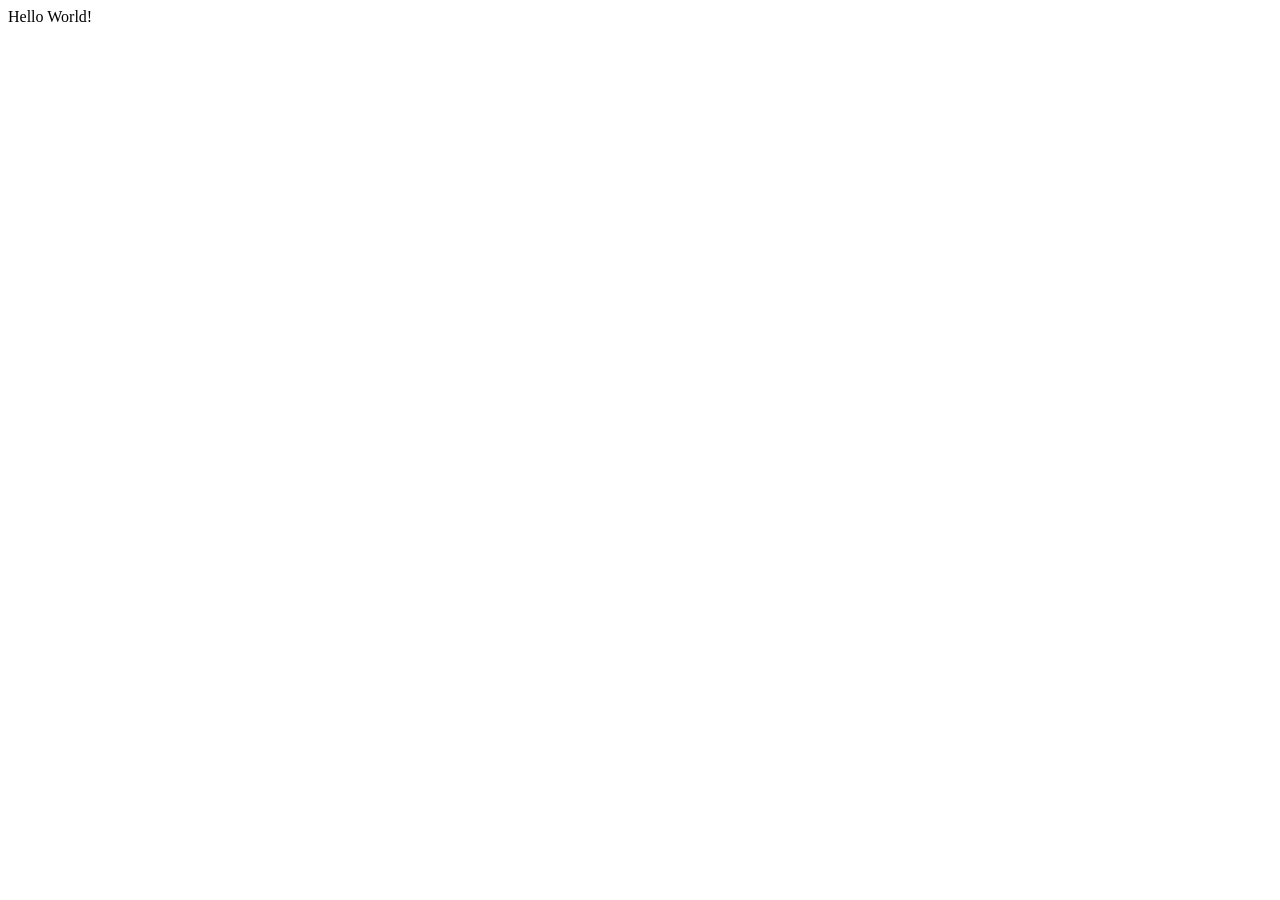
==== index.html @ 9c679195 "init commit" ====
<!DOCTYPE html>
<html lang="en">
<head>
    <meta charset="UTF-8">
    <meta name="viewport" content="width=device-width, initial-scale=1.0">
    <title>Shazim Rahman</title>
</head>
<body>
    Hello World!
</body>
</html>
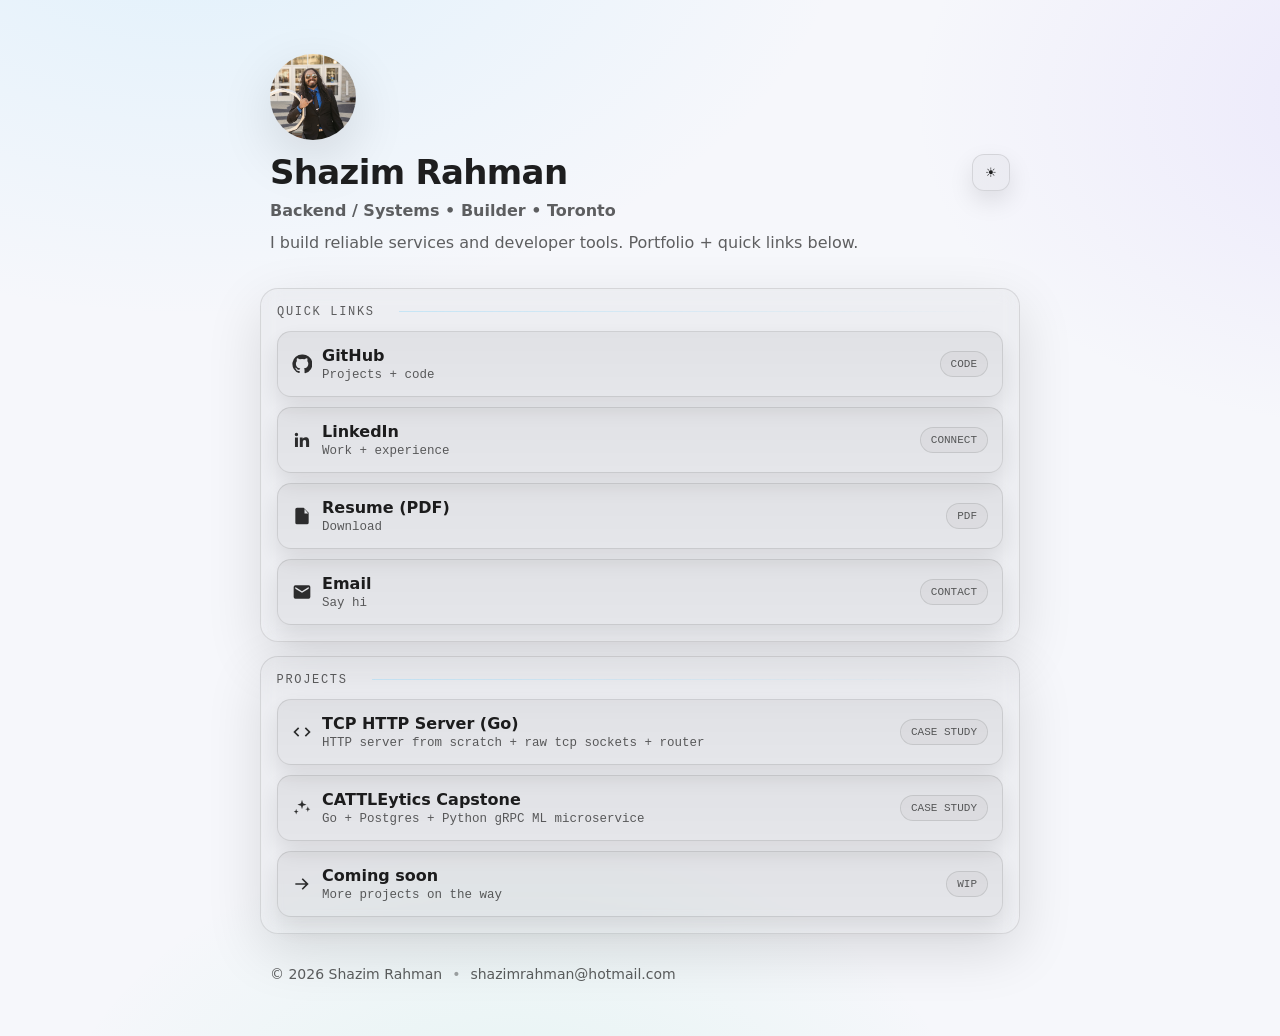
==== commit 4dfc5682: "add links and projects" ====
--- a/index.html
+++ b/index.html
@@ -1,11 +1,56 @@
-<!DOCTYPE html>
+<!doctype html>
 <html lang="en">
-<head>
-    <meta charset="UTF-8">
-    <meta name="viewport" content="width=device-width, initial-scale=1.0">
+  <head>
+    <meta charset="UTF-8" />
+    <meta name="viewport" content="width=device-width, initial-scale=1.0" />
+    <meta name="description" content="Shazim Rahman — links, projects, and contact." />
     <title>Shazim Rahman</title>
-</head>
-<body>
-    Hello World!
-</body>
-</html>+
+    <link rel="stylesheet" href="styles.css" />
+    <link rel="icon" href="assets/favicon.ico" />
+  </head>
+
+  <body>
+    <main class="container">
+      <header class="header">
+        <img class="avatar" src="assets/avatar.jpg" alt="Shazim Rahman" />
+
+        <div class="title-row">
+          <h1 class="name">Shazim Rahman</h1>
+
+          <button id="themeToggle" class="theme-toggle" type="button" aria-label="Toggle theme">
+            <span class="theme-icon" aria-hidden="true">☾</span>
+          </button>
+        </div>
+
+        <p class="tagline">
+          Backend / Systems • Builder • Toronto
+        </p>
+
+        <p class="bio">
+          I build reliable services and developer tools. Portfolio + quick links below.
+        </p>
+      </header>
+
+      <section class="card">
+        <div class="card-title">Quick Links</div>
+        <div id="links" class="links"></div>
+      </section>
+
+      <section class="card">
+        <div class="card-title">Projects</div>
+        <div id="projects" class="links"></div>
+      </section>
+
+      <footer class="footer">
+        <div class="footer-row">
+          <span>© <span id="year"></span> Shazim Rahman</span>
+          <span class="dot">•</span>
+          <a class="footer-link" href="mailto:shazimrahman@hotmail.com">shazimrahman@hotmail.com</a>
+        </div>
+      </footer>
+    </main>
+
+    <script src="script.js"></script>
+  </body>
+</html>
--- a/styles.css
+++ b/styles.css
@@ -0,0 +1,328 @@
+:root {
+    /* Colors (dark) */
+    --bg: #070a12;
+    --panel: rgba(255, 255, 255, 0.045);
+    --panel-strong: rgba(255, 255, 255, 0.065);
+    --border: rgba(255, 255, 255, 0.10);
+    --border-strong: rgba(255, 255, 255, 0.14);
+
+    --text: rgba(255, 255, 255, 0.92);
+    --muted: rgba(255, 255, 255, 0.68);
+
+    --accent: #7dd3fc;
+    /* cyan */
+    --accent2: #a78bfa;
+    /* violet */
+    --ok: #34d399;
+    /* green */
+
+    --ring: rgba(125, 211, 252, 0.35);
+
+    --shadow: 0 18px 55px rgba(0, 0, 0, 0.45);
+    --shadow-soft: 0 10px 25px rgba(0, 0, 0, 0.22);
+
+    --radius: 18px;
+    --radius-sm: 14px;
+
+    --mono: ui-monospace, SFMono-Regular, Menlo, Monaco, Consolas, "Liberation Mono", "Courier New", monospace;
+    --sans: ui-sans-serif, system-ui, -apple-system, Segoe UI, Roboto, Arial, "Apple Color Emoji", "Segoe UI Emoji";
+}
+
+html[data-theme="light"] {
+    --bg: #f6f7fb;
+    --panel: rgba(0, 0, 0, 0.035);
+    --panel-strong: rgba(0, 0, 0, 0.055);
+    --border: rgba(0, 0, 0, 0.10);
+    --border-strong: rgba(0, 0, 0, 0.14);
+
+    --text: rgba(0, 0, 0, 0.88);
+    --muted: rgba(0, 0, 0, 0.62);
+
+    --accent: #0284c7;
+    --accent2: #7c3aed;
+    --ok: #059669;
+
+    --ring: rgba(2, 132, 199, 0.22);
+
+    --shadow: 0 18px 55px rgba(0, 0, 0, 0.12);
+    --shadow-soft: 0 10px 25px rgba(0, 0, 0, 0.10);
+}
+
+* {
+    box-sizing: border-box;
+}
+
+body {
+    margin: 0;
+    min-height: 100vh;
+    font-family: var(--sans);
+    color: var(--text);
+
+    /* "softwarey" background: grid + glows */
+    background:
+        radial-gradient(1100px 700px at 15% -10%, rgba(125, 211, 252, 0.18), transparent 60%),
+        radial-gradient(900px 600px at 110% 10%, rgba(167, 139, 250, 0.14), transparent 55%),
+        radial-gradient(800px 600px at 40% 115%, rgba(52, 211, 153, 0.10), transparent 60%),
+        linear-gradient(to bottom, rgba(255, 255, 255, 0.03), transparent 25%),
+        /* grid */
+        linear-gradient(rgba(255, 255, 255, 0.05) 1px, transparent 1px),
+        linear-gradient(90deg, rgba(255, 255, 255, 0.05) 1px, transparent 1px),
+        var(--bg);
+    background-size:
+        auto, auto, auto, auto,
+        28px 28px,
+        28px 28px,
+        auto;
+    background-position:
+        center, center, center, center,
+        0 0,
+        0 0,
+        center;
+}
+
+.container {
+    width: min(760px, calc(100% - 32px));
+    margin: 44px auto;
+}
+
+.header {
+    padding: 10px 10px 18px;
+}
+
+.title-row {
+    display: flex;
+    align-items: center;
+    justify-content: space-between;
+    gap: 12px;
+}
+
+.name {
+    margin: 0;
+    font-size: 34px;
+    line-height: 1.1;
+    letter-spacing: -0.02em;
+}
+
+.tagline {
+    margin: 10px 0 0;
+    color: var(--muted);
+    font-weight: 650;
+}
+
+.bio {
+    margin: 10px 0 0;
+    color: var(--muted);
+    line-height: 1.6;
+}
+
+.avatar {
+    width: 86px;
+    height: 86px;
+    border-radius: 999px;
+    object-fit: cover;
+    border: 1px solid var(--card-border);
+    box-shadow: var(--shadow);
+    display: block;
+    margin-bottom: 14px;
+}
+
+.chips {
+    display: flex;
+    flex-wrap: wrap;
+    gap: 8px;
+    margin-top: 14px;
+}
+
+.chip {
+    font-family: var(--mono);
+    font-size: 12px;
+    color: var(--muted);
+    padding: 7px 10px;
+    border: 1px solid var(--border);
+    background: var(--panel);
+    border-radius: 999px;
+}
+
+.theme-toggle {
+    border: 1px solid var(--border);
+    background: var(--panel);
+    color: var(--text);
+    border-radius: 12px;
+    padding: 10px 12px;
+    cursor: pointer;
+    box-shadow: var(--shadow-soft);
+    transition: transform 120ms ease, background 120ms ease, border-color 120ms ease;
+}
+
+.theme-toggle:hover {
+    background: var(--panel-strong);
+    transform: translateY(-1px);
+    border-color: var(--border-strong);
+}
+
+.theme-toggle:focus-visible {
+    outline: none;
+    box-shadow: 0 0 0 4px var(--ring);
+}
+
+.card {
+    margin: 14px 0;
+    padding: 16px;
+    border-radius: var(--radius);
+    background: var(--panel);
+    border: 1px solid var(--border);
+    box-shadow: var(--shadow);
+    backdrop-filter: blur(10px);
+}
+
+.card-title {
+    display: flex;
+    align-items: center;
+    justify-content: space-between;
+    gap: 12px;
+
+    font-family: var(--mono);
+    font-size: 12px;
+    letter-spacing: 0.14em;
+    text-transform: uppercase;
+    color: var(--muted);
+    margin-bottom: 12px;
+}
+
+.card-title::after {
+    content: "";
+    flex: 1;
+    height: 1px;
+    margin-left: 12px;
+    background: linear-gradient(90deg, rgba(125, 211, 252, 0.35), transparent);
+}
+
+.links {
+    display: grid;
+    gap: 10px;
+}
+
+.link {
+    position: relative;
+    display: flex;
+    align-items: center;
+    justify-content: space-between;
+    gap: 14px;
+
+    padding: 14px 14px;
+    border-radius: var(--radius-sm);
+    border: 1px solid var(--border);
+    background: linear-gradient(180deg, var(--panel-strong), var(--panel));
+    text-decoration: none;
+    color: var(--text);
+    box-shadow: var(--shadow-soft);
+
+    transition: transform 120ms ease, border-color 120ms ease, background 120ms ease;
+    overflow: hidden;
+}
+
+.link::before {
+    content: "";
+    position: absolute;
+    inset: 0;
+    opacity: 0;
+    background: radial-gradient(900px 220px at 0% 50%, rgba(125, 211, 252, 0.18), transparent 60%);
+    transition: opacity 120ms ease;
+}
+
+.link:hover {
+    transform: translateY(-1px);
+    border-color: rgba(125, 211, 252, 0.30);
+}
+
+.link:hover::before {
+    opacity: 1;
+}
+
+.link:focus-visible {
+    outline: none;
+    box-shadow: 0 0 0 4px var(--ring), var(--shadow-soft);
+}
+
+.left {
+    position: relative;
+    display: flex;
+    align-items: center;
+    gap: 10px;
+    min-width: 0;
+    z-index: 1;
+}
+
+.icon {
+    width: 20px;
+    height: 20px;
+    opacity: 0.92;
+    flex: 0 0 auto;
+}
+
+.text {
+    display: flex;
+    flex-direction: column;
+    min-width: 0;
+}
+
+.primary {
+    font-weight: 760;
+    white-space: nowrap;
+    overflow: hidden;
+    text-overflow: ellipsis;
+}
+
+.secondary {
+    color: var(--muted);
+    font-family: var(--mono);
+    font-size: 12.5px;
+    margin-top: 3px;
+    white-space: nowrap;
+    overflow: hidden;
+    text-overflow: ellipsis;
+}
+
+.badge {
+    position: relative;
+    z-index: 1;
+    font-family: var(--mono);
+    font-size: 11px;
+    color: var(--muted);
+    padding: 6px 10px;
+    border-radius: 999px;
+    border: 1px solid var(--border);
+    background: var(--panel);
+}
+
+.footer {
+    padding: 18px 10px 10px;
+    color: var(--muted);
+    font-size: 14px;
+}
+
+.footer-row {
+    display: flex;
+    flex-wrap: wrap;
+    gap: 10px;
+    align-items: center;
+}
+
+.footer-link {
+    color: var(--muted);
+    text-decoration: none;
+}
+
+.footer-link:hover {
+    color: var(--text);
+}
+
+.dot {
+    opacity: 0.55;
+}
+
+@media (max-width: 420px) {
+    .name {
+        font-size: 28px;
+    }
+}
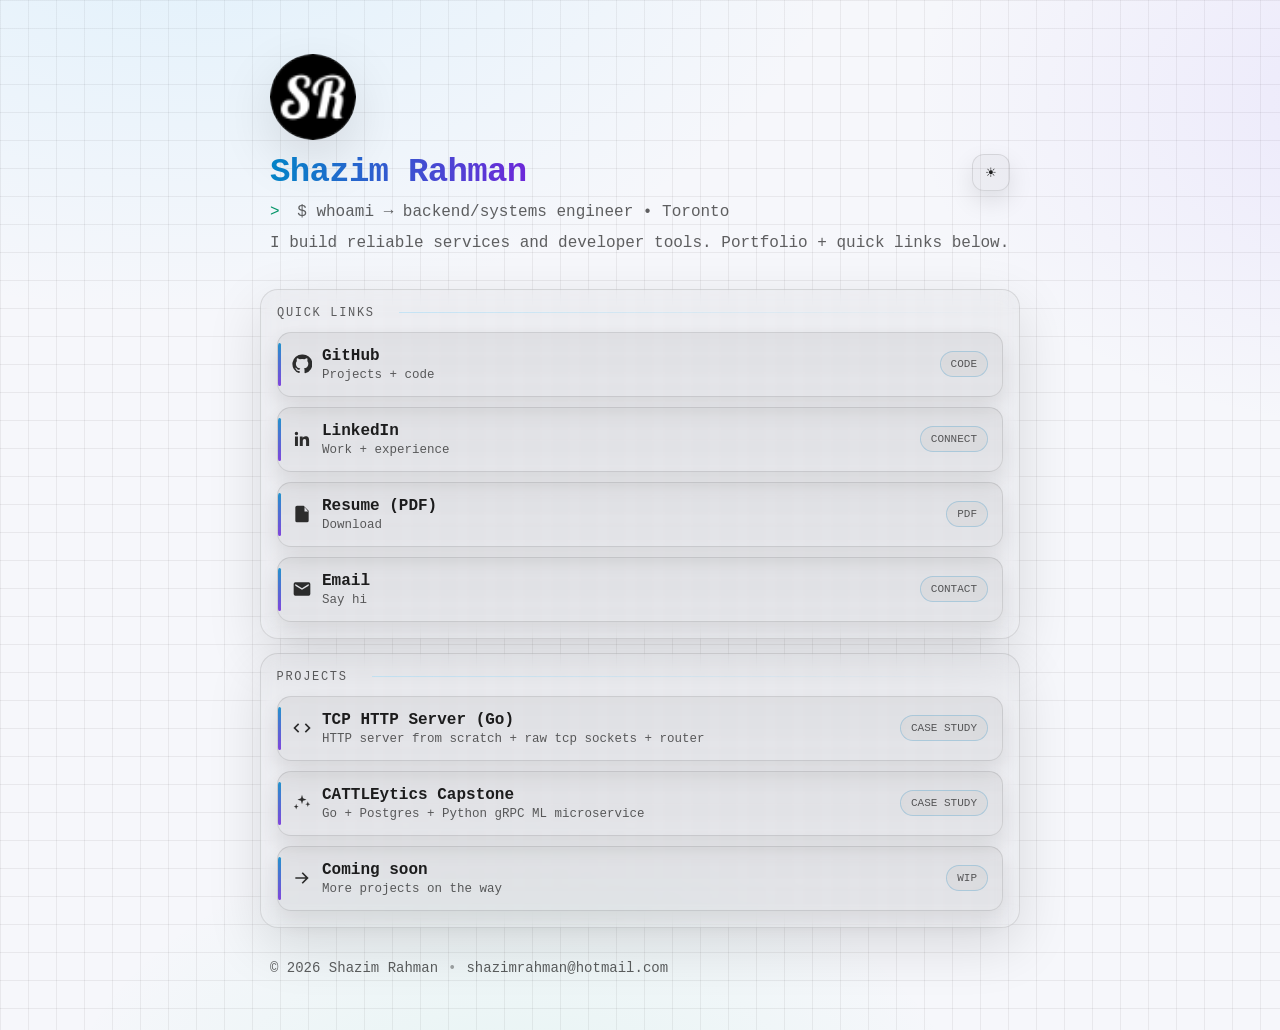
==== commit 14047ff0: "update styling to make it look more developy" ====
--- a/index.html
+++ b/index.html
@@ -6,6 +6,17 @@
     <meta name="description" content="Shazim Rahman — links, projects, and contact." />
     <title>Shazim Rahman</title>
 
+    <script>
+      (function () {
+        const theme = localStorage.getItem("theme");
+        if (theme === "light") {
+          document.documentElement.setAttribute("data-theme", "light");
+        } else {
+          document.documentElement.removeAttribute("data-theme");
+        }
+      })();
+    </script>
+
     <link rel="stylesheet" href="styles.css" />
     <link rel="icon" href="assets/favicon.ico" />
   </head>
@@ -13,7 +24,7 @@
   <body>
     <main class="container">
       <header class="header">
-        <img class="avatar" src="assets/avatar.jpg" alt="Shazim Rahman" />
+        <img class="avatar" src="assets/favicon.ico" alt="Shazim Rahman" />
 
         <div class="title-row">
           <h1 class="name">Shazim Rahman</h1>
@@ -23,8 +34,8 @@
           </button>
         </div>
 
-        <p class="tagline">
-          Backend / Systems • Builder • Toronto
+        <p class="statusline">
+            $ whoami → backend/systems engineer • Toronto
         </p>
 
         <p class="bio">
--- a/styles.css
+++ b/styles.css
@@ -18,14 +18,16 @@
 
     --ring: rgba(125, 211, 252, 0.35);
 
+    --grid: rgba(255, 255, 255, 0.06);
+    --grid2: rgba(255, 255, 255, 0.03);
+
     --shadow: 0 18px 55px rgba(0, 0, 0, 0.45);
     --shadow-soft: 0 10px 25px rgba(0, 0, 0, 0.22);
 
     --radius: 18px;
     --radius-sm: 14px;
 
-    --mono: ui-monospace, SFMono-Regular, Menlo, Monaco, Consolas, "Liberation Mono", "Courier New", monospace;
-    --sans: ui-sans-serif, system-ui, -apple-system, Segoe UI, Roboto, Arial, "Apple Color Emoji", "Segoe UI Emoji";
+    --mono: ui-monospace, "SF Mono", "SFMono-Regular", Menlo, Monaco, Consolas, "Cascadia Mono", "JetBrains Mono", "Fira Code", "Liberation Mono", "Courier New", monospace;
 }
 
 html[data-theme="light"] {
@@ -39,10 +41,12 @@
     --muted: rgba(0, 0, 0, 0.62);
 
     --accent: #0284c7;
-    --accent2: #7c3aed;
+    --accent2: #6d28d9;
     --ok: #059669;
 
     --ring: rgba(2, 132, 199, 0.22);
+
+    --grid: rgba(0, 0, 0, 0.06);
 
     --shadow: 0 18px 55px rgba(0, 0, 0, 0.12);
     --shadow-soft: 0 10px 25px rgba(0, 0, 0, 0.10);
@@ -55,18 +59,17 @@
 body {
     margin: 0;
     min-height: 100vh;
-    font-family: var(--sans);
+    font-family: var(--mono);
     color: var(--text);
 
-    /* "softwarey" background: grid + glows */
     background:
         radial-gradient(1100px 700px at 15% -10%, rgba(125, 211, 252, 0.18), transparent 60%),
         radial-gradient(900px 600px at 110% 10%, rgba(167, 139, 250, 0.14), transparent 55%),
         radial-gradient(800px 600px at 40% 115%, rgba(52, 211, 153, 0.10), transparent 60%),
         linear-gradient(to bottom, rgba(255, 255, 255, 0.03), transparent 25%),
         /* grid */
-        linear-gradient(rgba(255, 255, 255, 0.05) 1px, transparent 1px),
-        linear-gradient(90deg, rgba(255, 255, 255, 0.05) 1px, transparent 1px),
+        linear-gradient(var(--grid) 1px, transparent 1px),
+        linear-gradient(90deg, var(--grid) 1px, transparent 1px),
         var(--bg);
     background-size:
         auto, auto, auto, auto,
@@ -99,14 +102,31 @@
 .name {
     margin: 0;
     font-size: 34px;
+    font-weight: 800;
     line-height: 1.1;
     letter-spacing: -0.02em;
+    background: linear-gradient(90deg, var(--accent), var(--accent2));
+    -webkit-background-clip: text;
+    background-clip: text;
+    color: transparent;
 }
 
 .tagline {
     margin: 10px 0 0;
     color: var(--muted);
     font-weight: 650;
+}
+
+.statusline {
+    margin: 12px 0 0;
+    font-family: var(--mono);
+    color: var(--muted);
+}
+
+.statusline::before {
+    content: ">";
+    margin-right: 8px;
+    color: var(--ok);
 }
 
 .bio {
@@ -230,9 +250,25 @@
     transition: opacity 120ms ease;
 }
 
+.link::after {
+    content: "";
+    position: absolute;
+    left: 0;
+    top: 10px;
+    bottom: 10px;
+    width: 3px;
+    border-radius: 999px;
+    background: linear-gradient(180deg, var(--accent), var(--accent2));
+    opacity: 0.85;
+}
+
 .link:hover {
     transform: translateY(-1px);
-    border-color: rgba(125, 211, 252, 0.30);
+    border-color: rgba(125, 211, 252, 0.35);
+}
+
+html[data-theme="light"] .link:hover {
+    border-color: rgba(2, 132, 199, 0.35);
 }
 
 .link:hover::before {
@@ -292,6 +328,20 @@
     padding: 6px 10px;
     border-radius: 999px;
     border: 1px solid var(--border);
+    border-color: rgba(125, 211, 252, 0.22);
+    background: var(--panel);
+}
+
+html[data-theme="light"] .badge {
+    position: relative;
+    z-index: 1;
+    font-family: var(--mono);
+    font-size: 11px;
+    color: var(--muted);
+    padding: 6px 10px;
+    border-radius: 999px;
+    border: 1px solid var(--border);
+    border-color: rgba(2, 132, 199, 0.22);
     background: var(--panel);
 }
 
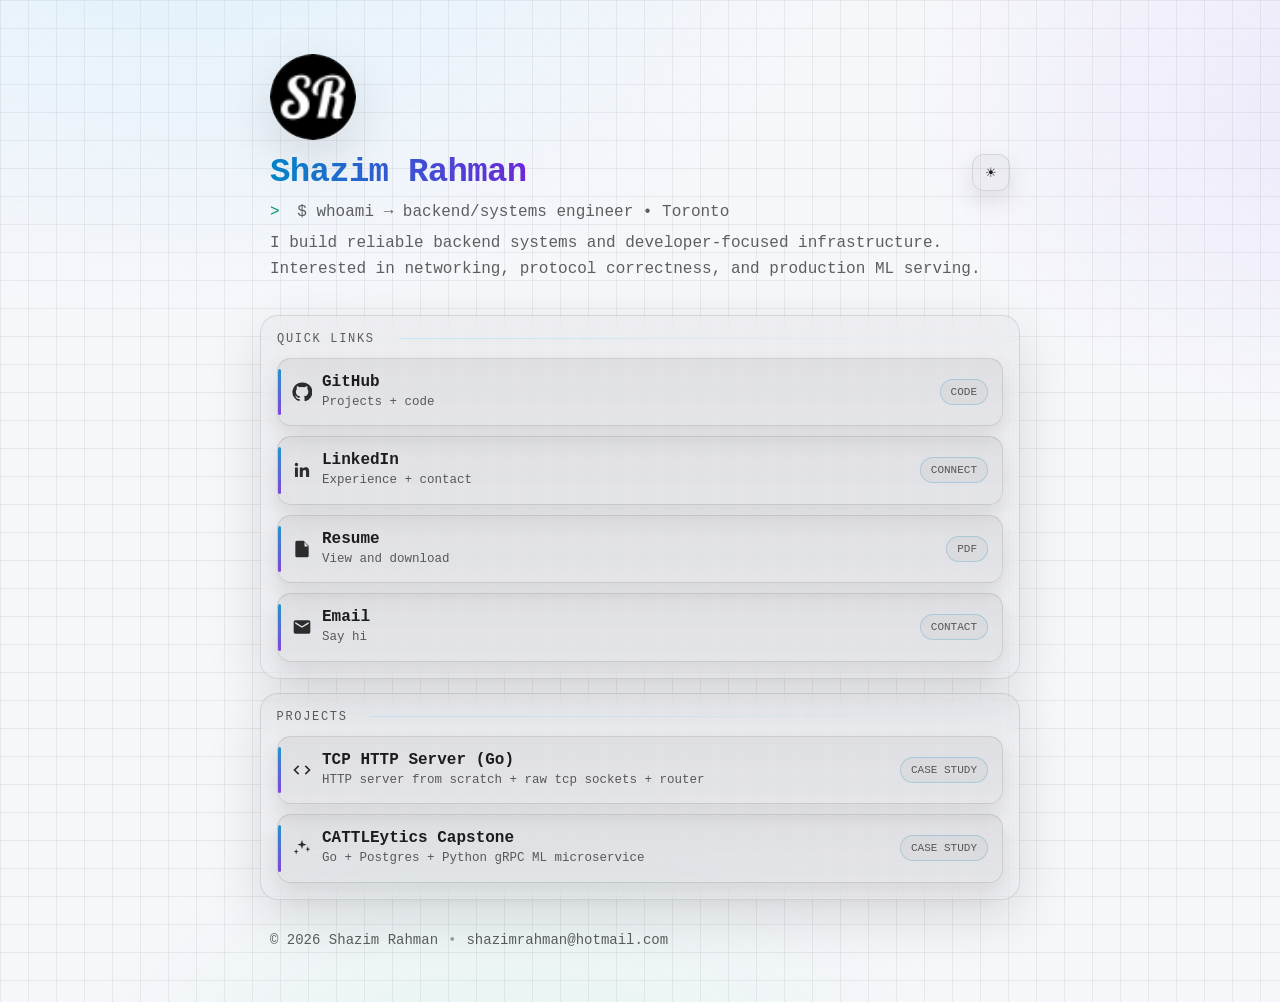
==== commit 991fcafd: "update content and styling" ====
--- a/index.html
+++ b/index.html
@@ -39,7 +39,8 @@
         </p>
 
         <p class="bio">
-          I build reliable services and developer tools. Portfolio + quick links below.
+          I build reliable backend systems and developer-focused infrastructure.
+          Interested in networking, protocol correctness, and production ML serving.
         </p>
       </header>
 
--- a/styles.css
+++ b/styles.css
@@ -304,9 +304,8 @@
 
 .primary {
     font-weight: 760;
-    white-space: nowrap;
-    overflow: hidden;
-    text-overflow: ellipsis;
+    white-space: normal;
+    overflow: visible;
 }
 
 .secondary {
@@ -314,9 +313,9 @@
     font-family: var(--mono);
     font-size: 12.5px;
     margin-top: 3px;
-    white-space: nowrap;
-    overflow: hidden;
-    text-overflow: ellipsis;
+    white-space: normal;
+    overflow: visible;
+    line-height: 1.4;
 }
 
 .badge {
